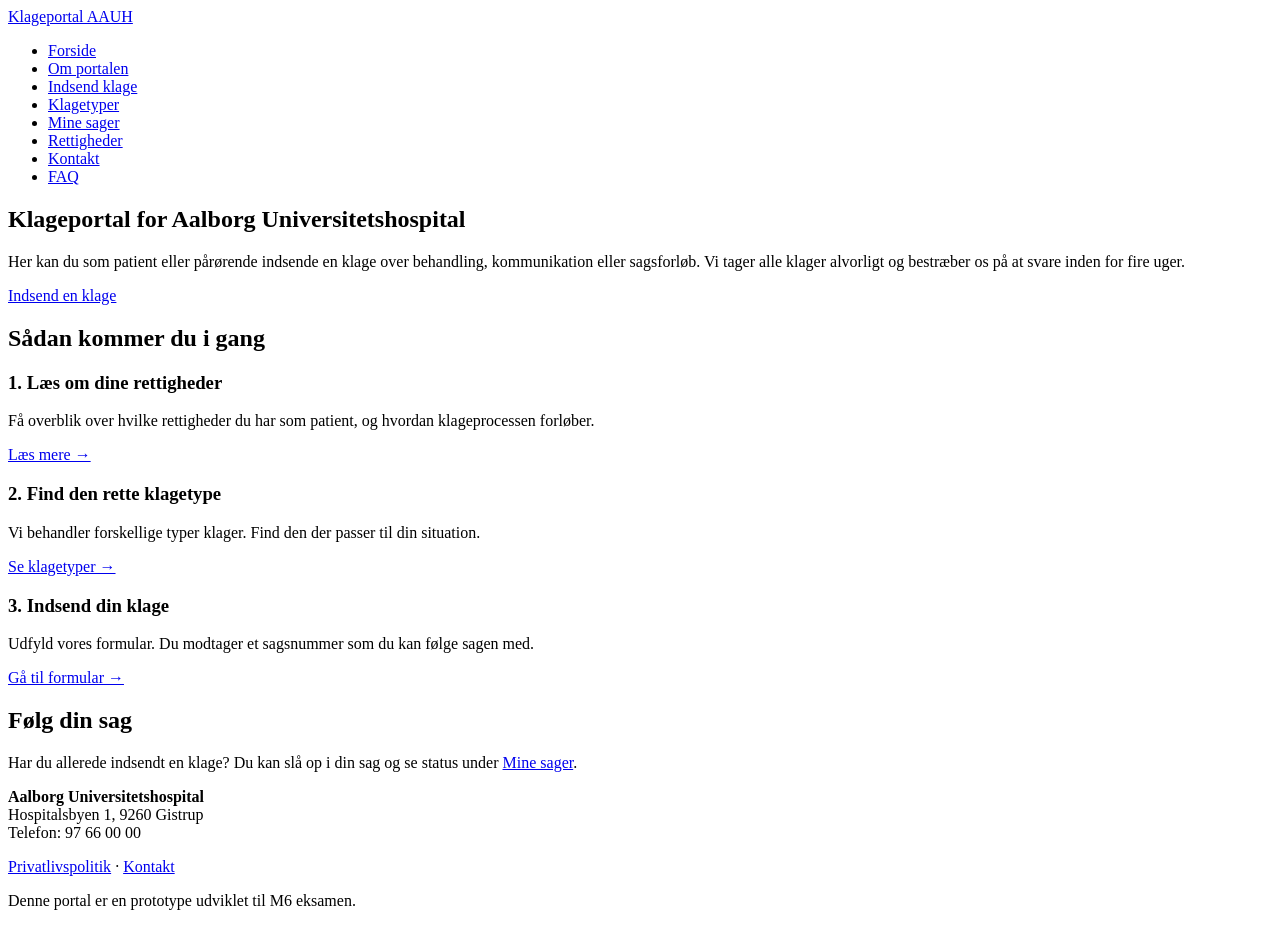
==== html/index.html @ d3e4b095 "rename Index.html to index.html" ====
<!DOCTYPE html>
<html lang="da">
<head>
    <meta charset="UTF-8">
    <meta name="viewport" content="width=device-width, initial-scale=1.0">
    <title>Klageportal — Aalborg Universitetshospital</title>
    <link rel="stylesheet" href="css/style.css">
    <link rel="stylesheet" href="css/responsive.css">
</head>
<body>
    <header>
        <div class="header-inner">
            <a href="index.html" class="logo">Klageportal AAUH</a>
            <nav>
                <ul>
                    <li><a href="index.html" class="active">Forside</a></li>
                    <li><a href="om-portalen.html">Om portalen</a></li>
                    <li><a href="indsend-klage.html">Indsend klage</a></li>
                    <li><a href="klagetyper.html">Klagetyper</a></li>
                    <li><a href="mine-sager.html">Mine sager</a></li>
                    <li><a href="patientrettigheder.html">Rettigheder</a></li>
                    <li><a href="kontakt.html">Kontakt</a></li>
                    <li><a href="faq.html">FAQ</a></li>
                </ul>
            </nav>
        </div>
    </header>

    <main>
        <section class="hero">
            <h1>Klageportal for Aalborg Universitetshospital</h1>
            <p class="lead">Her kan du som patient eller pårørende indsende en klage over behandling, kommunikation eller sagsforløb. Vi tager alle klager alvorligt og bestræber os på at svare inden for fire uger.</p>
            <a href="indsend-klage.html" class="btn btn-primary">Indsend en klage</a>
        </section>

        <section class="info-cards">
            <h2>Sådan kommer du i gang</h2>
            <div class="card-grid">
                <article class="card">
                    <h3>1. Læs om dine rettigheder</h3>
                    <p>Få overblik over hvilke rettigheder du har som patient, og hvordan klageprocessen forløber.</p>
                    <a href="patientrettigheder.html">Læs mere →</a>
                </article>
                <article class="card">
                    <h3>2. Find den rette klagetype</h3>
                    <p>Vi behandler forskellige typer klager. Find den der passer til din situation.</p>
                    <a href="klagetyper.html">Se klagetyper →</a>
                </article>
                <article class="card">
                    <h3>3. Indsend din klage</h3>
                    <p>Udfyld vores formular. Du modtager et sagsnummer som du kan følge sagen med.</p>
                    <a href="indsend-klage.html">Gå til formular →</a>
                </article>
            </div>
        </section>

        <section class="callout">
            <h2>Følg din sag</h2>
            <p>Har du allerede indsendt en klage? Du kan slå op i din sag og se status under <a href="mine-sager.html">Mine sager</a>.</p>
        </section>
    </main>

    <footer>
        <div class="footer-inner">
            <p><strong>Aalborg Universitetshospital</strong><br>
            Hospitalsbyen 1, 9260 Gistrup<br>
            Telefon: 97 66 00 00</p>
            <p><a href="privatlivspolitik.html">Privatlivspolitik</a> · <a href="kontakt.html">Kontakt</a></p>
            <p class="small">Denne portal er en prototype udviklet til M6 eksamen.</p>
        </div>
    </footer>
</body>
</html>
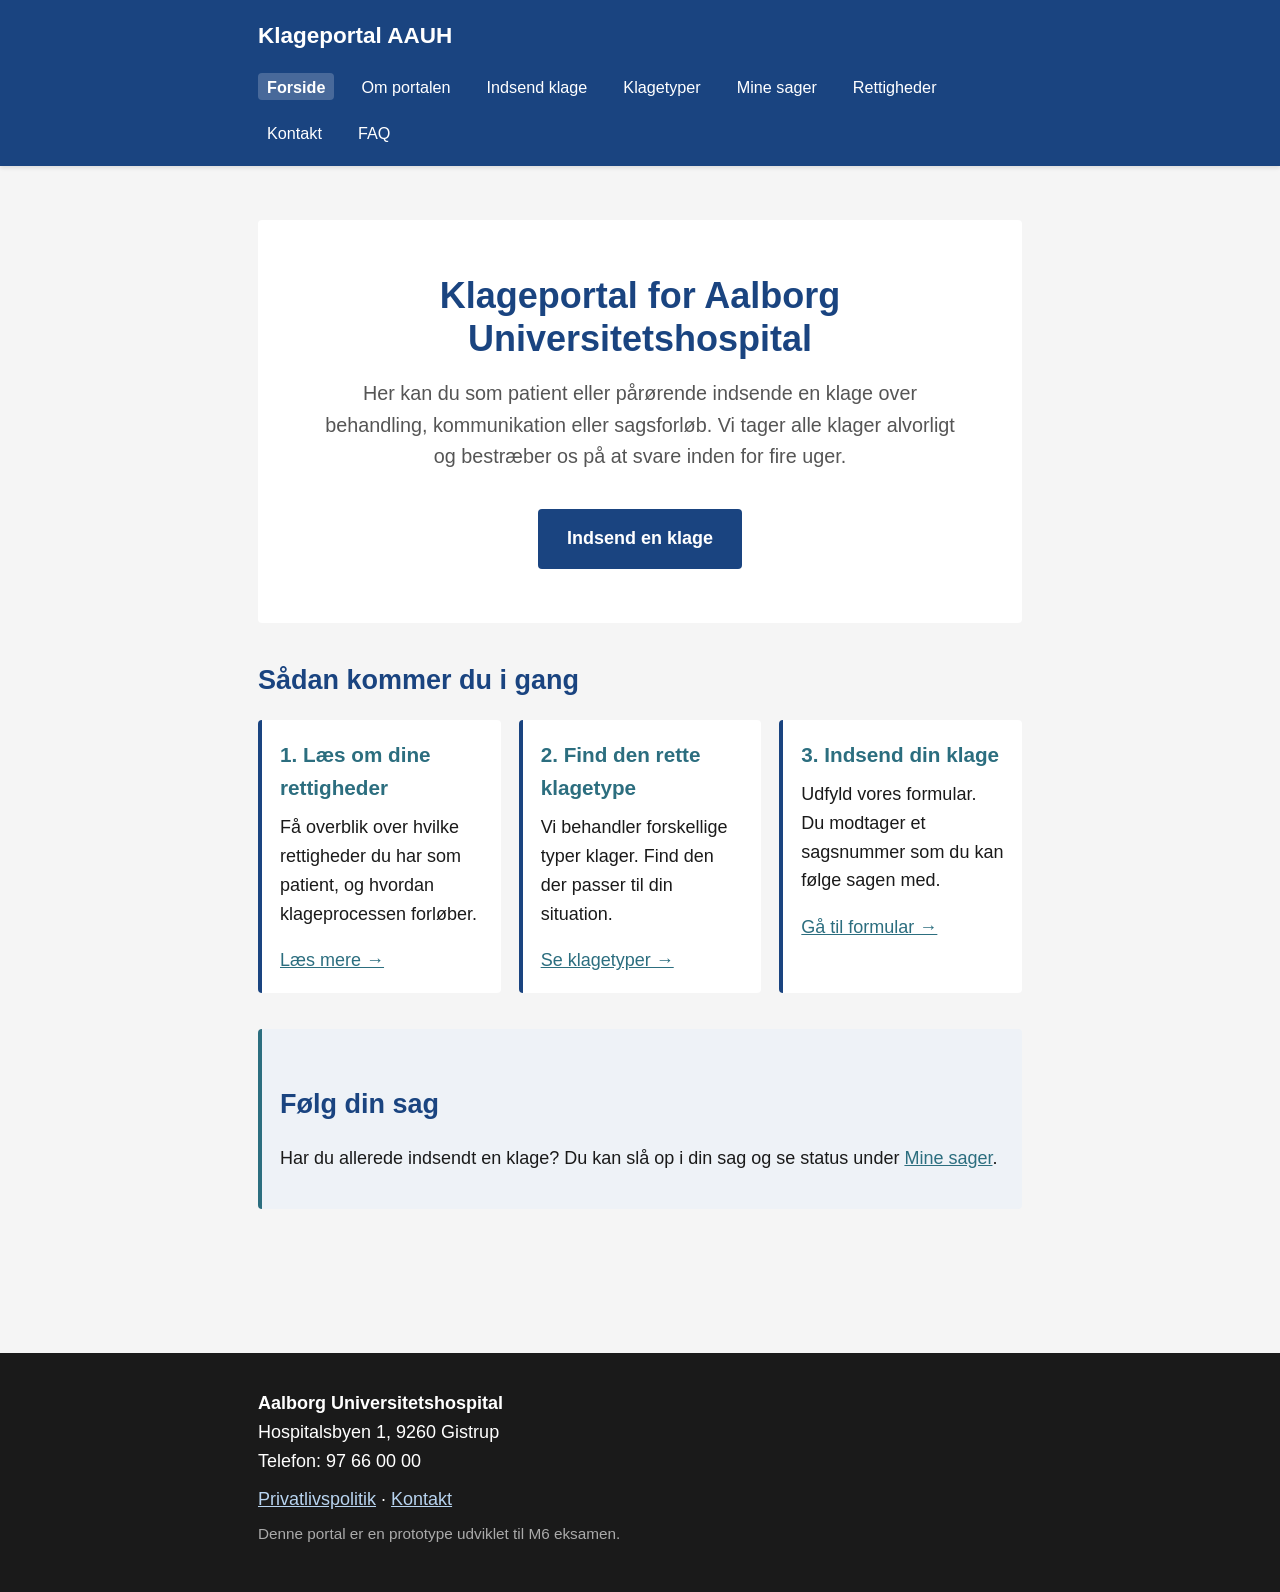
==== commit f1e719d9: "Update index.html" ====
--- a/html/index.html
+++ b/html/index.html
@@ -4,8 +4,9 @@
     <meta charset="UTF-8">
     <meta name="viewport" content="width=device-width, initial-scale=1.0">
     <title>Klageportal — Aalborg Universitetshospital</title>
-    <link rel="stylesheet" href="css/style.css">
-    <link rel="stylesheet" href="css/responsive.css">
+    <link rel="stylesheet" href="../css/style.css">
+    <link rel="stylesheet" href="../css/forms.css">
+    <link rel="stylesheet" href="../css/responsive.css">
 </head>
 <body>
     <header>
--- a/css/style.css
+++ b/css/style.css
@@ -0,0 +1,424 @@
+/* ==========================================================================
+   Klageportal AAUH — Hovedstyling
+   Forfatter: Lasse (Sprint 2, dag 2)
+   Baseret på designdokument.md
+   ========================================================================== */
+
+/* Reset og grundlæggende variable */
+:root {
+    --color-primary: #1a4480;
+    --color-secondary: #2c6e7f;
+    --color-bg: #f5f5f5;
+    --color-surface: #ffffff;
+    --color-text: #1a1a1a;
+    --color-text-muted: #555555;
+    --color-border: #d4d4d4;
+    --color-warning: #a83232;
+    --color-success: #2d6e3e;
+
+    --font-base: -apple-system, BlinkMacSystemFont, "Segoe UI", Roboto, "Helvetica Neue", Arial, sans-serif;
+
+    --spacing-sm: 0.5rem;
+    --spacing-md: 1rem;
+    --spacing-lg: 2rem;
+    --spacing-xl: 3rem;
+
+    --max-width: 800px;
+    --radius: 4px;
+}
+
+*, *::before, *::after {
+    box-sizing: border-box;
+    margin: 0;
+    padding: 0;
+}
+
+html {
+    font-size: 18px;
+}
+
+body {
+    font-family: var(--font-base);
+    line-height: 1.6;
+    color: var(--color-text);
+    background-color: var(--color-bg);
+    min-height: 100vh;
+    display: flex;
+    flex-direction: column;
+}
+
+/* Header */
+header {
+    background-color: var(--color-primary);
+    color: white;
+    padding: var(--spacing-md) 0;
+    position: sticky;
+    top: 0;
+    z-index: 100;
+    box-shadow: 0 2px 4px rgba(0,0,0,0.1);
+}
+
+.header-inner {
+    max-width: var(--max-width);
+    margin: 0 auto;
+    padding: 0 var(--spacing-md);
+    display: flex;
+    justify-content: space-between;
+    align-items: center;
+    flex-wrap: wrap;
+    gap: var(--spacing-md);
+}
+
+.logo {
+    color: white;
+    text-decoration: none;
+    font-size: 1.25rem;
+    font-weight: 700;
+}
+
+nav ul {
+    list-style: none;
+    display: flex;
+    gap: var(--spacing-md);
+    flex-wrap: wrap;
+}
+
+nav a {
+    color: white;
+    text-decoration: none;
+    padding: 0.25rem 0.5rem;
+    font-size: 0.9rem;
+    border-radius: var(--radius);
+    transition: background-color 0.2s;
+}
+
+nav a:hover,
+nav a:focus {
+    background-color: rgba(255,255,255,0.15);
+    outline: none;
+}
+
+nav a.active {
+    background-color: rgba(255,255,255,0.2);
+    font-weight: 600;
+}
+
+/* Main content */
+main {
+    flex: 1;
+    max-width: var(--max-width);
+    margin: 0 auto;
+    padding: var(--spacing-xl) var(--spacing-md);
+    width: 100%;
+}
+
+/* Headings */
+h1 {
+    font-size: 2rem;
+    color: var(--color-primary);
+    margin-bottom: var(--spacing-md);
+    line-height: 1.2;
+}
+
+h2 {
+    font-size: 1.5rem;
+    color: var(--color-primary);
+    margin-top: var(--spacing-lg);
+    margin-bottom: var(--spacing-md);
+}
+
+h3 {
+    font-size: 1.15rem;
+    color: var(--color-secondary);
+    margin-top: var(--spacing-md);
+    margin-bottom: var(--spacing-sm);
+}
+
+p {
+    margin-bottom: var(--spacing-md);
+}
+
+.lead {
+    font-size: 1.1rem;
+    color: var(--color-text-muted);
+    margin-bottom: var(--spacing-lg);
+}
+
+/* Links */
+a {
+    color: var(--color-secondary);
+    text-decoration: underline;
+}
+
+a:hover,
+a:focus {
+    color: var(--color-primary);
+    outline: none;
+}
+
+/* Hero (forside) */
+.hero {
+    background-color: var(--color-surface);
+    padding: var(--spacing-xl);
+    border-radius: var(--radius);
+    margin-bottom: var(--spacing-lg);
+    text-align: center;
+}
+
+.hero h1 {
+    margin-bottom: var(--spacing-md);
+}
+
+/* Knapper */
+.btn {
+    display: inline-block;
+    padding: 0.75rem 1.5rem;
+    border-radius: var(--radius);
+    text-decoration: none;
+    font-size: 1rem;
+    font-weight: 600;
+    border: 2px solid transparent;
+    cursor: pointer;
+    transition: all 0.2s;
+    font-family: inherit;
+}
+
+.btn-primary {
+    background-color: var(--color-primary);
+    color: white;
+}
+
+.btn-primary:hover,
+.btn-primary:focus {
+    background-color: var(--color-secondary);
+    color: white;
+}
+
+.btn-secondary {
+    background-color: transparent;
+    color: var(--color-primary);
+    border-color: var(--color-primary);
+}
+
+.btn-secondary:hover,
+.btn-secondary:focus {
+    background-color: var(--color-primary);
+    color: white;
+}
+
+/* Info-kort grid */
+.info-cards {
+    margin-bottom: var(--spacing-lg);
+}
+
+.card-grid {
+    display: grid;
+    grid-template-columns: repeat(3, 1fr);
+    gap: var(--spacing-md);
+    margin-top: var(--spacing-md);
+}
+
+.card {
+    background-color: var(--color-surface);
+    padding: var(--spacing-md);
+    border-radius: var(--radius);
+    border-left: 4px solid var(--color-primary);
+}
+
+.card h3 {
+    margin-top: 0;
+}
+
+/* Callout */
+.callout {
+    background-color: #eef2f7;
+    padding: var(--spacing-md);
+    border-radius: var(--radius);
+    border-left: 4px solid var(--color-secondary);
+    margin: var(--spacing-lg) 0;
+}
+
+.callout h3 {
+    margin-top: 0;
+}
+
+/* Page header (alle ikke-forside sider) */
+.page-header {
+    margin-bottom: var(--spacing-lg);
+}
+
+/* Indhold sektion */
+.content {
+    background-color: var(--color-surface);
+    padding: var(--spacing-lg);
+    border-radius: var(--radius);
+}
+
+.content ul,
+.content ol {
+    margin-left: var(--spacing-lg);
+    margin-bottom: var(--spacing-md);
+}
+
+.content li {
+    margin-bottom: var(--spacing-sm);
+}
+
+/* Info-block (klagetyper.html) */
+.info-block {
+    padding: var(--spacing-md) 0;
+    border-bottom: 1px solid var(--color-border);
+}
+
+.info-block:last-child {
+    border-bottom: none;
+}
+
+.info-block h2 {
+    margin-top: 0;
+}
+
+/* Tabel (mine-sager) */
+.sager-tabel {
+    width: 100%;
+    border-collapse: collapse;
+    margin: var(--spacing-md) 0;
+}
+
+.sager-tabel th,
+.sager-tabel td {
+    text-align: left;
+    padding: var(--spacing-sm);
+    border-bottom: 1px solid var(--color-border);
+}
+
+.sager-tabel th {
+    background-color: #eef2f7;
+    font-weight: 600;
+}
+
+/* Status badges */
+.status {
+    display: inline-block;
+    padding: 0.2rem 0.6rem;
+    border-radius: 999px;
+    font-size: 0.85rem;
+    font-weight: 600;
+}
+
+.status-new {
+    background-color: #fff4e6;
+    color: #8a5500;
+}
+
+.status-active {
+    background-color: #e6f0ff;
+    color: var(--color-primary);
+}
+
+.status-done {
+    background-color: #e7f5e9;
+    color: var(--color-success);
+}
+
+.status-forklaring {
+    margin-top: var(--spacing-md);
+}
+
+.status-forklaring dt {
+    margin-top: var(--spacing-sm);
+}
+
+.status-forklaring dd {
+    margin-left: 0;
+    margin-bottom: var(--spacing-sm);
+    color: var(--color-text-muted);
+}
+
+/* Prototype-note */
+.prototype-note {
+    background-color: #fff4e6;
+    padding: var(--spacing-md);
+    border-left: 4px solid #d99500;
+    border-radius: var(--radius);
+    margin-bottom: var(--spacing-md);
+}
+
+/* Kontakt-grid */
+.contact-grid {
+    display: grid;
+    grid-template-columns: 1fr 1fr;
+    gap: var(--spacing-md);
+}
+
+.contact-card {
+    background-color: #f9f9f9;
+    padding: var(--spacing-md);
+    border-radius: var(--radius);
+    border: 1px solid var(--color-border);
+}
+
+.contact-card h2 {
+    margin-top: 0;
+    font-size: 1.2rem;
+}
+
+/* FAQ (details/summary) */
+.faq-list details {
+    border: 1px solid var(--color-border);
+    border-radius: var(--radius);
+    padding: var(--spacing-sm) var(--spacing-md);
+    margin-bottom: var(--spacing-sm);
+    background-color: #fafafa;
+}
+
+.faq-list summary {
+    font-weight: 600;
+    cursor: pointer;
+    padding: var(--spacing-sm) 0;
+    color: var(--color-primary);
+}
+
+.faq-list summary:hover {
+    color: var(--color-secondary);
+}
+
+.faq-list details[open] summary {
+    margin-bottom: var(--spacing-sm);
+    border-bottom: 1px solid var(--color-border);
+}
+
+.faq-list details p {
+    margin-bottom: 0;
+}
+
+/* Footer */
+footer {
+    background-color: var(--color-text);
+    color: white;
+    padding: var(--spacing-lg) 0;
+    margin-top: var(--spacing-xl);
+}
+
+.footer-inner {
+    max-width: var(--max-width);
+    margin: 0 auto;
+    padding: 0 var(--spacing-md);
+}
+
+footer a {
+    color: #b8d4f0;
+}
+
+footer a:hover {
+    color: white;
+}
+
+footer p {
+    margin-bottom: var(--spacing-sm);
+}
+
+.small {
+    font-size: 0.85rem;
+    color: #aaa;
+}
--- a/css/forms.css
+++ b/css/forms.css
@@ -0,0 +1,113 @@
+/* ==========================================================================
+   Klageportal AAUH — Form-styling
+   Forfatter: Lasse
+   Anvendes på: indsend-klage.html
+   ========================================================================== */
+
+.form-wrapper {
+    max-width: 100%;
+}
+
+.klage-form fieldset {
+    border: 1px solid var(--color-border);
+    border-radius: var(--radius);
+    padding: var(--spacing-md);
+    margin-bottom: var(--spacing-lg);
+}
+
+.klage-form legend {
+    padding: 0 var(--spacing-sm);
+    font-weight: 600;
+    color: var(--color-primary);
+    font-size: 1.1rem;
+}
+
+.form-group {
+    margin-bottom: var(--spacing-md);
+}
+
+.form-group label {
+    display: block;
+    font-weight: 600;
+    margin-bottom: 0.25rem;
+    color: var(--color-text);
+}
+
+.form-group input[type="text"],
+.form-group input[type="email"],
+.form-group input[type="tel"],
+.form-group input[type="date"],
+.form-group select,
+.form-group textarea {
+    width: 100%;
+    padding: 0.6rem;
+    border: 1px solid var(--color-border);
+    border-radius: var(--radius);
+    font-size: 1rem;
+    font-family: inherit;
+    background-color: white;
+    transition: border-color 0.2s, box-shadow 0.2s;
+}
+
+.form-group input:focus,
+.form-group select:focus,
+.form-group textarea:focus {
+    outline: none;
+    border-color: var(--color-primary);
+    box-shadow: 0 0 0 3px rgba(26, 68, 128, 0.15);
+}
+
+.form-group textarea {
+    resize: vertical;
+    min-height: 100px;
+}
+
+.form-group small {
+    display: block;
+    color: var(--color-text-muted);
+    font-size: 0.85rem;
+    margin-top: 0.25rem;
+}
+
+/* Checkbox-gruppe */
+.checkbox-group {
+    display: flex;
+    align-items: flex-start;
+    gap: var(--spacing-sm);
+}
+
+.checkbox-group input[type="checkbox"] {
+    margin-top: 0.3rem;
+    flex-shrink: 0;
+    width: 18px;
+    height: 18px;
+}
+
+.checkbox-group label {
+    font-weight: normal;
+    margin-bottom: 0;
+}
+
+/* Form-knapper */
+.form-actions {
+    display: flex;
+    gap: var(--spacing-md);
+    margin-top: var(--spacing-lg);
+    flex-wrap: wrap;
+}
+
+.form-note {
+    margin-top: var(--spacing-md);
+    padding: var(--spacing-sm) var(--spacing-md);
+    background-color: #fff4e6;
+    border-left: 4px solid #d99500;
+    border-radius: var(--radius);
+    font-size: 0.9rem;
+}
+
+/* Required-markering */
+.form-group label:has(+ input[required])::after,
+.form-group label:has(+ select[required])::after,
+.form-group label:has(+ textarea[required])::after {
+    /* Stjernen er allerede i HTML-labels, dette er ekstra støtte */
+}
--- a/css/responsive.css
+++ b/css/responsive.css
@@ -0,0 +1,89 @@
+/* ==========================================================================
+   Klageportal AAUH — Responsive styling
+   Forfatter: Lasse
+   Mobile-first light: tilpasser desktop-layoutet til mindre skærme
+   ========================================================================== */
+
+/* Tablet og mindre */
+@media (max-width: 768px) {
+    html {
+        font-size: 16px;
+    }
+
+    .header-inner {
+        flex-direction: column;
+        align-items: flex-start;
+    }
+
+    nav ul {
+        gap: var(--spacing-sm);
+    }
+
+    nav a {
+        font-size: 0.85rem;
+        padding: 0.2rem 0.4rem;
+    }
+
+    main {
+        padding: var(--spacing-lg) var(--spacing-md);
+    }
+
+    h1 {
+        font-size: 1.6rem;
+    }
+
+    h2 {
+        font-size: 1.3rem;
+    }
+
+    .card-grid {
+        grid-template-columns: 1fr;
+    }
+
+    .contact-grid {
+        grid-template-columns: 1fr;
+    }
+
+    .hero {
+        padding: var(--spacing-lg);
+    }
+
+    .content {
+        padding: var(--spacing-md);
+    }
+
+    /* Tabel bliver scrollbar i stedet for at brække layoutet */
+    .sager-tabel {
+        display: block;
+        overflow-x: auto;
+        white-space: nowrap;
+    }
+}
+
+/* Lille mobil */
+@media (max-width: 480px) {
+    main {
+        padding: var(--spacing-md) var(--spacing-sm);
+    }
+
+    .hero {
+        padding: var(--spacing-md);
+    }
+
+    .form-actions {
+        flex-direction: column;
+    }
+
+    .form-actions .btn {
+        width: 100%;
+        text-align: center;
+    }
+
+    h1 {
+        font-size: 1.4rem;
+    }
+
+    .logo {
+        font-size: 1.1rem;
+    }
+}
